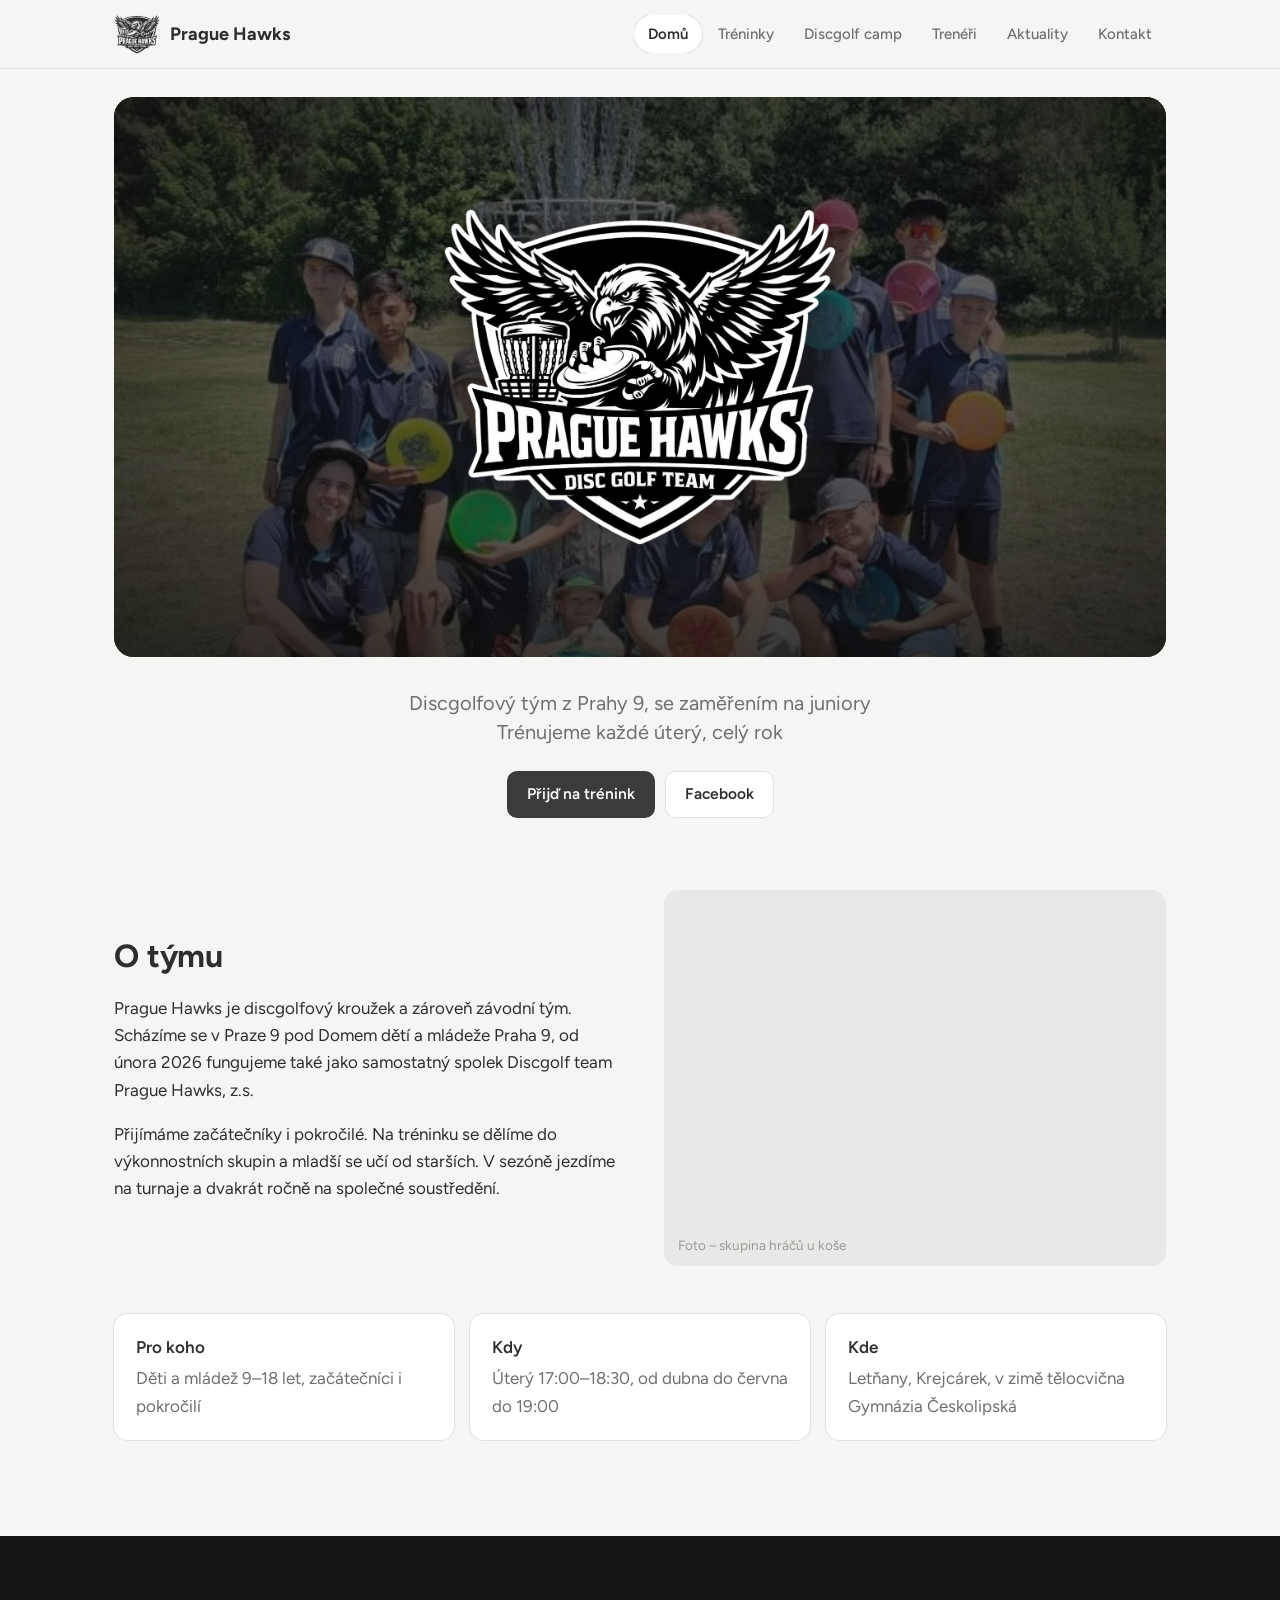
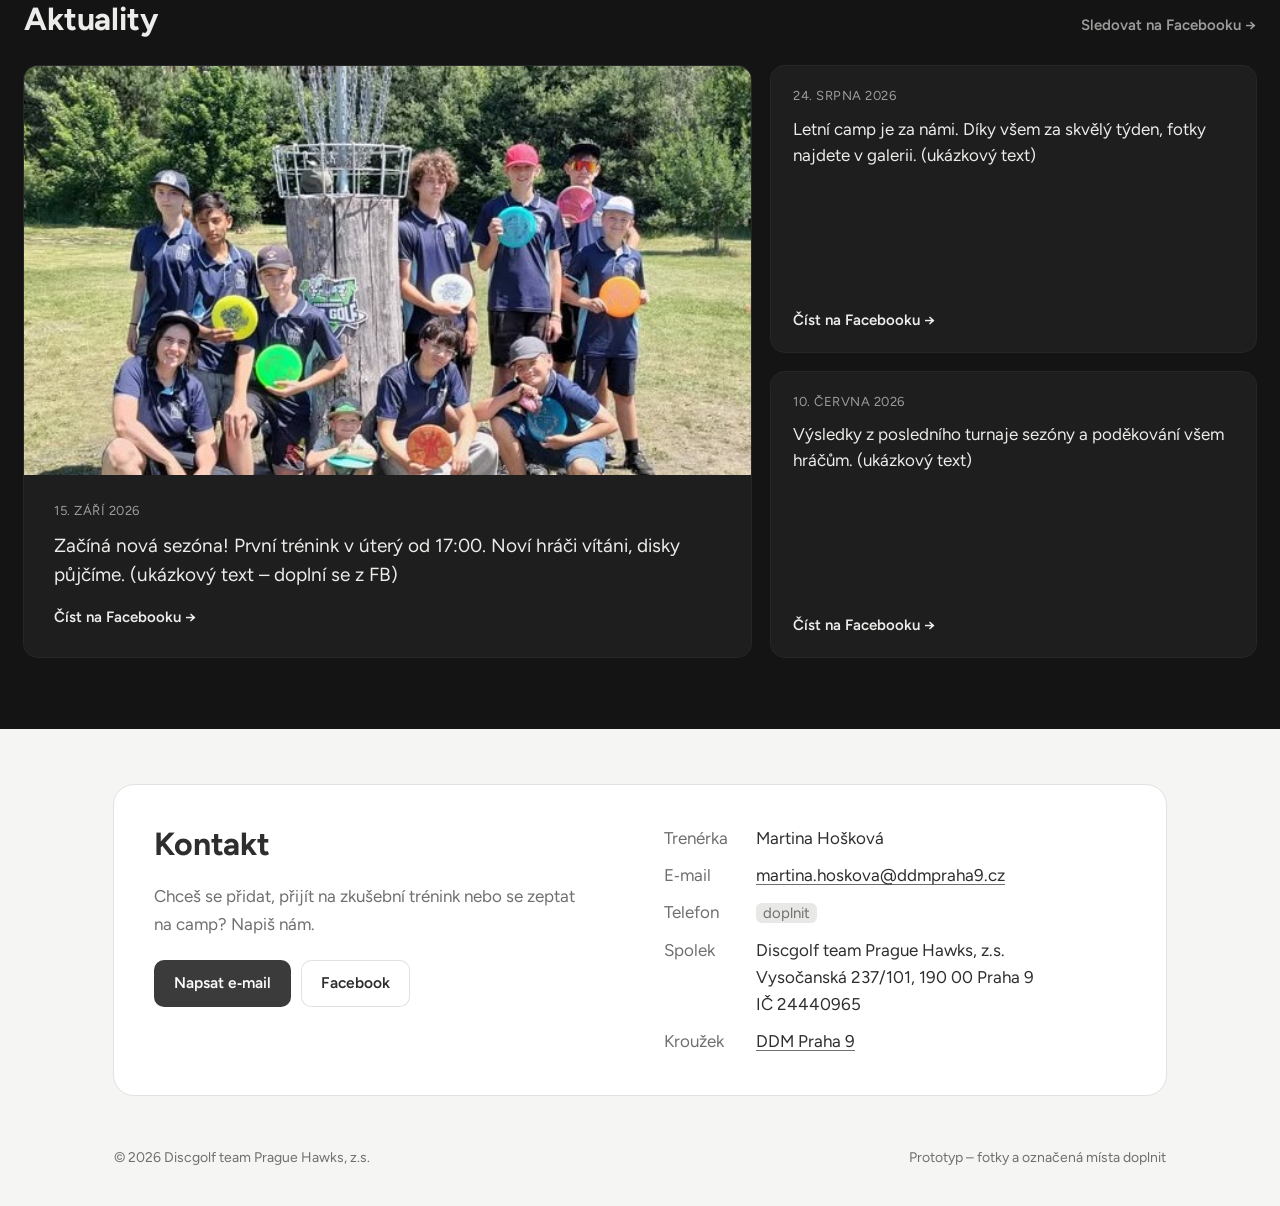
==== index.html @ ddcf8d13 "initial structure" ====
<!DOCTYPE html>
<html lang="cs">
<head>
<meta charset="utf-8">
<meta name="viewport" content="width=device-width, initial-scale=1, viewport-fit=cover">
<title>Prague Hawks – discgolfový tým</title>

<link rel="preconnect" href="https://fonts.googleapis.com">
<link rel="preconnect" href="https://fonts.gstatic.com" crossorigin>
<link href="https://fonts.googleapis.com/css2?family=Figtree:wght@400;500;600;700&display=swap" rel="stylesheet">

<link rel="stylesheet" href="css/tokens.css">
<link rel="stylesheet" href="css/base.css">
<link rel="stylesheet" href="css/layout.css">
<link rel="stylesheet" href="css/components.css">
<link rel="stylesheet" href="css/sections.css">

<script src="js/router.js" defer></script>
<script src="js/news.js" defer></script>
</head>
<body>

<header class="site">
  <div class="wrap bar">
    <a class="brand" href="#/">
      <img class="logo-img" src="images/logo-small.jpg" alt="" width="46" height="40">
      <span class="brand-name">Prague Hawks</span>
    </a>
    <nav class="main" aria-label="Hlavní navigace">
      <a href="#/" data-route="domu">Domů</a>
      <a href="#/treninky" data-route="treninky">Tréninky</a>
      <a href="#/camp" data-route="camp">Discgolf camp</a>
      <a href="#/treneri" data-route="treneri">Trenéři</a>
      <a href="#/aktuality" data-route="aktuality">Aktuality</a>
      <a href="#/kontakt" data-route="kontakt">Kontakt</a>
    </nav>
  </div>
</header>

<main>

<!-- ======================= DOMŮ ======================= -->
<section class="page" id="page-domu" aria-label="Domů">
  <div class="hero wrap">
    <!-- Banner background: team-photo.jpg, set on .banner-bg in css/sections.css -->
    <div class="banner">
      <div class="banner-bg" role="img" aria-label="Tým Prague Hawks u koše"> </div>
      <h1><img class="hero-logo" src="images/logo-transparent-background.jpg" alt="Prague Hawks – Disc Golf Team" width="820" height="699"></h1>
    </div>
    <p class="lead">Discgolfový tým z Prahy 9, se zaměřením na juniory<br> Trénujeme každé úterý, celý rok</p>
    <div class="btns">
      <a class="btn solid" href="#/treninky">Přijď na trénink</a>
      <a class="btn" href="https://www.facebook.com/praguehawks" target="_blank" rel="noopener">Facebook</a>
    </div>
  </div>

  <div class="wrap block">
    <div class="split">
      <div class="measure">
        <h2>O týmu</h2>
        <p>Prague Hawks je discgolfový kroužek a zároveň závodní tým. Scházíme se v Praze 9 pod Domem dětí a mládeže Praha 9, od února 2026 fungujeme také jako samostatný spolek Discgolf team Prague Hawks, z.s.</p>
        <p>Přijímáme začátečníky i pokročilé. Na tréninku se dělíme do výkonnostních skupin a mladší se učí od starších. V sezóně jezdíme na turnaje a dvakrát ročně na společné soustředění.</p>
      </div>
      <figure class="ph">Foto – skupina hráčů u koše</figure>
    </div>
    <dl class="facts">
      <div><dt>Pro koho</dt><dd>Děti a mládež 9–18 let, začátečníci i pokročilí</dd></div>
      <div><dt>Kdy</dt><dd>Úterý 17:00–18:30, od dubna do června do 19:00</dd></div>
      <div><dt>Kde</dt><dd>Letňany, Krejcárek, v zimě tělocvična Gymnázia Českolipská</dd></div>
    </dl>
  </div>

  <div class="news-band" id="aktuality">
    <div class="wrap wide">
      <div class="news-head">
        <h2>Aktuality</h2>
        <a class="news-follow" href="https://www.facebook.com/praguehawks" target="_blank" rel="noopener">Sledovat na Facebooku →</a>
      </div>
      <!-- Filled by js/news.js -->
      <div class="news" id="news" aria-live="polite"></div>
    </div>
  </div>
</section>

<!-- ======================= TRÉNINKY ======================= -->
<section class="page" id="page-treninky" aria-label="Tréninky">
  <div class="wrap page-head">
    <h1>Tréninky</h1>
    <p>Každé úterý od září do června. Začátečníkům půjčíme disky, stačí přijít ve sportovním.</p>
  </div>

  <div class="wrap block">
    <h2>Rozvrh sezóny</h2>
    <p class="muted subtitle">Sezóna 2026/27, začátek <span class="todo">doplnit datum</span></p>
    <div class="card table-wrap">
      <table>
        <thead><tr><th>Období</th><th>Čas</th><th>Místo</th></tr></thead>
        <tbody>
          <tr><th>Září – říjen</th><td>Út 17:00–18:30</td><td>Venku. Lichý týden Letňany, sudý týden Krejcárek (Praha 3)</td></tr>
          <tr><th>Listopad – březen</th><td>Út 17:00–18:30</td><td>Tělocvična, Gymnázium Českolipská, Českolipská 373, Praha 9 – Prosek</td></tr>
          <tr><th>Duben – červen</th><td>Út 17:00–19:00</td><td>Venku, místo upřesníme na Facebooku</td></tr>
        </tbody>
      </table>
    </div>
  </div>

  <div class="wrap block">
    <div class="split top">
      <div>
        <h2>Co s sebou</h2>
        <ul class="plain">
          <li>Sportovní oblečení podle počasí</li>
          <li>Pití</li>
          <li>Obuv do parku, v zimě do tělocvičny</li>
          <li>Disky, pokud máš. Začátečníkům půjčujeme.</li>
        </ul>
      </div>
      <div>
        <h2>Cena</h2>
        <ul class="plain">
          <li>1. pololetí: 2 700 Kč</li>
          <li>2. pololetí: 2 700 Kč</li>
          <li>Celý rok: 3 700 Kč <span class="todo">ověřit</span></li>
        </ul>
        <p class="muted small">V ceně je lektor, pronájem, pomůcky a pojištění. Startovné na turnaje (cca 200 Kč za jednodenní turnaj) a roční poplatek České asociace discgolfu (cca 250 Kč, vybírá se v lednu) se platí zvlášť.</p>
      </div>
    </div>
    <div class="btns spaced">
      <a class="btn solid" href="https://docs.google.com/forms/d/e/1FAIpQLSecrAr9eMpRnNxdrUZTAUStKcQ3tUFEwbuS4ijIzWvVBDEf7Q/viewform" target="_blank" rel="noopener">Přihlásit se zde!</a>
    </div>
  </div>

  <div class="wrap block">
    <h2>Z tréninků</h2>
    <div class="gallery">
      <figure class="ph span2">Foto z tréninku – hod z tee</figure>
      <figure class="ph">Foto – putting</figure>
      <figure class="ph">Foto – tělocvična, zima</figure>
      <figure class="ph">Foto – Krejcárek</figure>
      <figure class="ph">Foto – Letňany</figure>
    </div>
  </div>
</section>

<!-- ======================= CAMP ======================= -->
<section class="page" id="page-camp" aria-label="Discgolf camp">
  <div class="wrap page-head">
    <h1>Discgolf camp</h1>
    <p>Na soustředění jezdíme dvakrát ročně, v létě a na podzim. Pár dní hraní, tréninku a času s týmem. Tady je ohlédnutí za předchozími ročníky.</p>
  </div>

  <div class="wrap block">
    <div class="year">
      <div class="year-head"><h2>2026</h2><span class="muted">Letní camp, <span class="todo">místo</span></span></div>
      <p class="muted">Krátké shrnutí ročníku: kde jsme byli, kolik nás bylo, co se povedlo. <span class="todo">doplnit</span></p>
      <div class="gallery">
        <figure class="ph">Foto z campu 2026</figure>
        <figure class="ph">Foto z campu 2026</figure>
        <figure class="ph">Foto z campu 2026</figure>
      </div>
    </div>
    <div class="year">
      <div class="year-head"><h2>2025</h2><span class="muted">Letní a podzimní soustředění, <span class="todo">místo</span></span></div>
      <p class="muted">Krátké shrnutí ročníku. <span class="todo">doplnit</span></p>
      <div class="gallery">
        <figure class="ph span2">Foto z campu 2025</figure>
        <figure class="ph">Foto z campu 2025</figure>
      </div>
    </div>
    <div class="year">
      <div class="year-head"><h2>2024</h2><span class="muted">Letní camp, <span class="todo">místo</span></span></div>
      <p class="muted">Krátké shrnutí ročníku. <span class="todo">doplnit</span></p>
      <div class="gallery">
        <figure class="ph">Foto z campu 2024</figure>
        <figure class="ph">Foto z campu 2024</figure>
        <figure class="ph">Foto z campu 2024</figure>
      </div>
    </div>
  </div>
</section>

<!-- ======================= TRENÉŘI ======================= -->
<section class="page" id="page-treneri" aria-label="Trenéři">
  <div class="wrap page-head">
    <h1>Trenéři</h1>
    <p>Hlavní trenérka a asistenti, kteří v týmu sami vyrostli.</p>
  </div>

  <div class="wrap block">
    <article class="coach">
      <figure class="ph tall">Portrét – Martina Hošková</figure>
      <div class="measure">
        <h2>Martina Hošková</h2>
        <p class="role">Hlavní trenérka, vedoucí týmu</p>
        <p>S dětmi pracuje od roku 2006, začínala ve skautském oddíle na Praze 8. Vystudovala pedagogiku volného času na univerzitě v Liberci a od roku 2015 vede kroužky v Domě dětí a mládeže Praha 9.</p>
        <p>Discgolf hraje od roku 2012, má trenérskou licenci a sama aktivně hraje ligu České asociace discgolfu.</p>
      </div>
    </article>
    <article class="coach">
      <figure class="ph tall">Portrét – asistent/ka</figure>
      <div class="measure">
        <h2><span class="todo">Jméno asistenta</span></h2>
        <p class="role">Asistent trenéra</p>
        <p class="muted">Krátké bio: jak dlouho hraje, čím se v týmu zabývá, oblíbený disk nebo hřiště. <span class="todo">doplnit</span></p>
      </div>
    </article>
    <article class="coach">
      <figure class="ph tall">Portrét – asistent/ka</figure>
      <div class="measure">
        <h2><span class="todo">Jméno asistenta</span></h2>
        <p class="role">Asistent trenéra</p>
        <p class="muted">Krátké bio: jak dlouho hraje, čím se v týmu zabývá, oblíbený disk nebo hřiště. <span class="todo">doplnit</span></p>
      </div>
    </article>
  </div>
</section>

</main>

<!-- ======================= KONTAKT (shown on home page only) ======================= -->
<section id="kontakt" aria-label="Kontakt">
  <div class="wrap">
    <div class="split panel">
      <div>
        <h2>Kontakt</h2>
        <p class="muted intro">Chceš se přidat, přijít na zkušební trénink nebo se zeptat na camp? Napiš nám.</p>
        <div class="btns">
          <a class="btn solid" href="mailto:martina.hoskova@ddmpraha9.cz">Napsat e‑mail</a>
          <a class="btn" href="https://www.facebook.com/praguehawks" target="_blank" rel="noopener">Facebook</a>
        </div>
      </div>
      <dl>
        <dt>Trenérka</dt><dd>Martina Hošková</dd>
        <dt>E‑mail</dt><dd><a href="mailto:martina.hoskova@ddmpraha9.cz">martina.hoskova@ddmpraha9.cz</a></dd>
        <dt>Telefon</dt><dd><span class="todo">doplnit</span></dd>
        <dt>Spolek</dt><dd>Discgolf team Prague Hawks, z.s.<br>Vysočanská 237/101, 190 00 Praha 9<br>IČ 24440965</dd>
        <dt>Kroužek</dt><dd><a href="https://www.ddmpraha9.cz/krouzky/7840-discgolf-tym-prague-hawks" target="_blank" rel="noopener">DDM Praha 9</a></dd>
      </dl>
    </div>
  </div>
</section>

<footer class="site">
  <div class="wrap">
    <span>© 2026 Discgolf team Prague Hawks, z.s.</span>
    <span>Prototyp – fotky a označená místa doplnit</span>
  </div>
</footer>

</body>
</html>
---- css/tokens.css ----
/* Design tokens: colors, radii, light/dark themes */
:root{
  --bg:#f5f5f4; --surface:#ffffff; --fg:#2e2e2e; --muted:#6f6f6f; --rule:#e2e2e0;
  --ph:#e8e8e6; --ph-fg:#9a9a98; --btn:#3b3b3b; --btn-fg:#fafafa;
  --radius:14px; --radius-lg:20px;
  --logo-filter:none; --logo-blend:multiply;
  --header-offset:80px;
}
@media (prefers-color-scheme: dark){
  :root:not([data-theme="light"]){
    --bg:#1f1f1f; --surface:#282828; --fg:#e2e2e0; --muted:#a2a2a0; --rule:#383838;
    --ph:#2f2f2f; --ph-fg:#7a7a78; --btn:#dcdcda; --btn-fg:#1f1f1f;
    --logo-filter:invert(1); --logo-blend:screen;
  }
}
:root[data-theme="dark"]{
  --bg:#1f1f1f; --surface:#282828; --fg:#e2e2e0; --muted:#a2a2a0; --rule:#383838;
  --ph:#2f2f2f; --ph-fg:#7a7a78; --btn:#dcdcda; --btn-fg:#1f1f1f;
  --logo-filter:invert(1); --logo-blend:screen;
}
@media (max-width:760px){
  :root{ --header-offset:120px; }
}
---- css/base.css ----
/* Reset, typography, generic utilities */
:root{
  box-sizing:border-box;
  padding-top:env(safe-area-inset-top,0px);
  padding-bottom:env(safe-area-inset-bottom,0px);
}
html{ scroll-padding-top:calc(var(--header-offset) + env(safe-area-inset-top,0px)); }
*,*::before,*::after{ box-sizing:inherit; }
body{
  margin:0; background:var(--bg); color:var(--fg);
  font-family:"Figtree","Segoe UI",Roboto,"Helvetica Neue",Arial,sans-serif;
  font-size:17px; line-height:1.6; -webkit-font-smoothing:antialiased;
}
img{ max-width:100%; display:block; }
a{ color:inherit; text-underline-offset:3px; text-decoration-thickness:1px; text-decoration-color:var(--muted); }
a:hover{ text-decoration-color:var(--fg); }
:focus-visible{ outline:2px solid var(--muted); outline-offset:3px; border-radius:6px; }

h2{ font-size:clamp(26px,3vw,32px); line-height:1.2; font-weight:700; margin:0 0 20px; letter-spacing:-.005em; }
h3{ font-size:19px; line-height:1.3; margin:0 0 8px; font-weight:600; }

.muted{ color:var(--muted); }
.small{ font-size:14.5px; }
.measure{ max-width:62ch; }
.subtitle{ margin-top:-8px; }
.todo{ background:var(--ph); padding:1px 7px; border-radius:6px; font-size:.88em; color:var(--muted); white-space:nowrap; }
---- css/layout.css ----
/* Page structure: container, header, sections, grids, footer */
.wrap{ width:100%; max-width:1100px; margin:0 auto; padding:0 24px; }

/* Header / nav */
header.site{
  position:sticky; top:env(safe-area-inset-top,0px); z-index:10;
  background:color-mix(in srgb, var(--bg) 92%, transparent);
  backdrop-filter:blur(8px); -webkit-backdrop-filter:blur(8px);
  border-bottom:1px solid var(--rule);
}
.bar{ display:flex; align-items:center; gap:24px; height:68px; }
.brand{ display:flex; align-items:center; gap:10px; text-decoration:none; flex-shrink:0; }
.brand img{ width:46px; height:auto; }
.brand-name{ font-weight:700; font-size:18px; white-space:nowrap; }
.logo-img{ filter:var(--logo-filter); mix-blend-mode:var(--logo-blend); }
nav.main{ display:flex; gap:2px; overflow-x:auto; scrollbar-width:none; margin-left:auto; }
nav.main::-webkit-scrollbar{ display:none; }
nav.main a{
  text-decoration:none; padding:7px 14px; white-space:nowrap; font-size:15px; font-weight:500;
  border-radius:999px; color:var(--muted);
}
nav.main a:hover{ color:var(--fg); background:var(--ph); }
nav.main a[aria-current="page"]{ color:var(--fg); background:var(--surface); box-shadow:0 0 0 1px var(--rule); font-weight:600; }
@media (max-width:760px){
  .bar{ flex-direction:column; align-items:stretch; height:auto; gap:0; padding-top:8px; padding-bottom:8px; }
  nav.main{ margin:6px -14px 0; }
}

/* Router-controlled pages */
main > section.page{ display:none; }
main > section.page.active{ display:block; }

.page-head{ padding-block:64px 32px; }
.page-head h1{ margin:0; font-size:clamp(34px,5vw,52px); line-height:1.1; font-weight:700; letter-spacing:-.01em; }
.page-head p{ margin:14px 0 0; color:var(--muted); font-size:19px; max-width:56ch; }

.block{ padding-block:56px; }
.block + .block{ border-top:1px solid var(--rule); }

/* Grids */
.split{ display:grid; grid-template-columns:1fr 1fr; gap:48px; align-items:center; }
.split.top{ align-items:start; }
@media (max-width:860px){ .split{ grid-template-columns:1fr; gap:28px; } }

.gallery{ display:grid; grid-template-columns:repeat(3,1fr); gap:12px; }
.gallery .span2{ grid-column:span 2; }
@media (max-width:640px){ .gallery{ grid-template-columns:1fr 1fr; } }

/* Footer */
footer.site{ padding-block:28px 36px; font-size:14px; color:var(--muted); }
footer.site .wrap{ display:flex; justify-content:space-between; flex-wrap:wrap; gap:12px; }
---- css/components.css ----
/* Reusable UI pieces: buttons, cards, placeholders, lists, tables */
.btns{ display:flex; gap:10px; flex-wrap:wrap; }
.btns.spaced{ margin-top:28px; }
.btn{
  display:inline-block; padding:11px 20px; border-radius:10px;
  text-decoration:none; font-weight:600; font-size:15.5px;
  background:var(--surface); color:var(--fg); box-shadow:inset 0 0 0 1px var(--rule);
  transition:background .15s, box-shadow .15s;
}
.btn:hover{ box-shadow:inset 0 0 0 1px var(--muted); }
.btn.solid{ background:var(--btn); color:var(--btn-fg); box-shadow:none; }
.btn.solid:hover{ opacity:.9; }

.card{ background:var(--surface); border-radius:var(--radius); box-shadow:0 0 0 1px var(--rule); padding:8px 24px; }

/* Photo placeholder — replace <figure class="ph"> with a real <img> when photos are ready */
.ph{
  margin:0; background:var(--ph); color:var(--ph-fg); display:flex; align-items:flex-end;
  padding:12px 14px; font-size:13.5px; line-height:1.3; aspect-ratio:4/3; width:100%;
  border-radius:var(--radius);
}
.ph.wide{ aspect-ratio:21/9; }
.ph.tall{ aspect-ratio:4/5; }

.facts{ display:grid; grid-template-columns:repeat(3,1fr); gap:16px; margin:48px 0 0; }
.facts > div{ background:var(--surface); border-radius:var(--radius); padding:20px 22px; box-shadow:0 0 0 1px var(--rule); }
.facts dt{ font-weight:600; margin-bottom:4px; }
.facts dd{ margin:0; color:var(--muted); }
@media (max-width:760px){ .facts{ grid-template-columns:1fr; } }

.plain{ list-style:none; padding:0; margin:0; }
.plain li{ padding:10px 0; border-bottom:1px solid var(--rule); }
.plain li:last-child{ border-bottom:0; }

.table-wrap{ overflow-x:auto; }
table{ border-collapse:collapse; width:100%; min-width:560px; }
th, td{ text-align:left; padding:14px 16px 14px 0; border-bottom:1px solid var(--rule); vertical-align:top; }
tr:last-child th, tr:last-child td{ border-bottom:0; }
thead th{ font-weight:600; font-size:14.5px; color:var(--muted); }
tbody th{ font-weight:600; white-space:nowrap; }
---- css/sections.css ----
/* Section-specific styles: hero, news, coaches, camp, contact */

/* Hero */
.hero{ padding-block:28px 16px; text-align:center; }
.hero .btns{ justify-content:center; }
.hero .lead{ margin:32px auto 24px; font-size:20px; line-height:1.45; max-width:none; color:var(--muted); text-wrap:balance; }
.banner{
  position:relative; border-radius:var(--radius-lg); overflow:hidden;
  display:grid; place-items:center; padding:56px 24px; min-height:clamp(380px, 52vw, 560px);
  background:#4b4b4a;
}
.banner h1{
  margin:0; position:relative; z-index:1;
  display:grid; place-items:center;
}
.banner h1::before{
  content:""; position:absolute; inset:-14% -10%; z-index:-1;
  background:radial-gradient(ellipse at center, rgba(255,255,255,.16), rgba(255,255,255,0) 68%);
  filter:blur(4px);
}
.banner-bg{
  position:absolute; inset:0; background:#555554 center 32%/cover no-repeat;
  background-image:url(../images/team-photo.jpg);
}
.banner-bg::after{
  content:""; position:absolute; inset:0;
  background:
    radial-gradient(ellipse at center, rgba(18,18,18,.68) 0%, rgba(18,18,18,.42) 42%, rgba(14,14,14,.78) 100%),
    linear-gradient(180deg, rgba(15,15,15,.3), rgba(10,10,10,.5));
}
.hero-logo{ width:min(400px, 78vw); height:auto; filter:drop-shadow(0 6px 22px rgba(0,0,0,.45)); }

/* News – full-bleed dark band, always dark regardless of theme */
.news-band{
  --nb-bg:#141414; --nb-card:#1e1e1e; --nb-card-hover:#252525; --nb-line:rgba(255,255,255,.08);
  --nb-fg:#ececea; --nb-muted:#9c9c9a;
  background:var(--nb-bg); color:var(--nb-fg);
  padding-block:64px 72px; margin-block:40px 48px;
}
.wrap.wide{ max-width:1400px; }
.news-head{ display:flex; align-items:baseline; justify-content:space-between; gap:16px; flex-wrap:wrap; margin-bottom:28px; }
.news-head h2{ margin:0; }
.news-follow{ color:var(--nb-muted); font-weight:600; font-size:15px; text-decoration:none; }
.news-follow:hover{ color:var(--nb-fg); }

.news{ display:grid; grid-template-columns:1.5fr 1fr; grid-auto-rows:1fr; gap:20px; }
.post{
  position:relative; display:flex; flex-direction:column; min-width:0;
  background:var(--nb-card); border-radius:var(--radius); box-shadow:0 0 0 1px var(--nb-line);
  overflow:hidden; transition:background .15s;
}
.post:hover{ background:var(--nb-card-hover); }
.post-media{ margin:0; background:#2a2a2a center/cover no-repeat; }
.post-body{ display:flex; flex-direction:column; gap:10px; padding:20px 22px; flex:1; }
.post time{ font-size:13px; letter-spacing:.04em; text-transform:uppercase; color:var(--nb-muted); }
.post p{ margin:0; line-height:1.5; }
.post a.more{ font-weight:600; font-size:15px; margin-top:auto; padding-top:6px; color:var(--nb-fg); text-decoration:none; }
.post a.more::after{ content:""; position:absolute; inset:0; }

.post.featured{ grid-row:span 2; }
.post.featured .post-media{ aspect-ratio:16/9; }
.post.featured .post-body{ padding:26px 30px 28px; }
.post.featured p{ font-size:19px; }

.post:not(.featured){ flex-direction:row; }
.post:not(.featured) .post-media{ flex:0 0 38%; }

@media (max-width:860px){
  .news{ grid-template-columns:1fr; grid-auto-rows:auto; }
  .post.featured{ grid-row:auto; }
  .post:not(.featured){ flex-direction:column; }
  .post:not(.featured) .post-media{ aspect-ratio:16/9; }
}

/* Coaches */
.coach{ display:grid; grid-template-columns:260px 1fr; gap:40px; align-items:start; padding:36px 0; }
.coach + .coach{ border-top:1px solid var(--rule); }
.coach:first-child{ padding-top:0; }
.coach h2{ margin-bottom:4px; }
.coach .role{ color:var(--muted); margin:0 0 14px; }
@media (max-width:700px){ .coach{ grid-template-columns:1fr; gap:18px; } .coach .ph{ max-width:240px; } }

/* Camp years */
.year{ padding:36px 0; }
.year + .year{ border-top:1px solid var(--rule); }
.year:first-child{ padding-top:0; }
.year-head{ display:flex; align-items:baseline; gap:16px; flex-wrap:wrap; margin-bottom:6px; }
.year-head h2{ margin:0; }
.year > p{ margin:0 0 18px; }

/* Contact */
#kontakt > .wrap{ padding-block:8px 24px; }
#kontakt .panel{ background:var(--surface); border-radius:var(--radius-lg); box-shadow:0 0 0 1px var(--rule); padding:40px; align-items:start; }
@media (max-width:640px){ #kontakt .panel{ padding:26px 22px; } }
#kontakt .intro{ max-width:40ch; margin-top:0; }
#kontakt .btns{ margin-top:22px; }
#kontakt dl{ margin:0; display:grid; grid-template-columns:auto 1fr; gap:10px 28px; }
#kontakt dt{ color:var(--muted); }
#kontakt dd{ margin:0; }
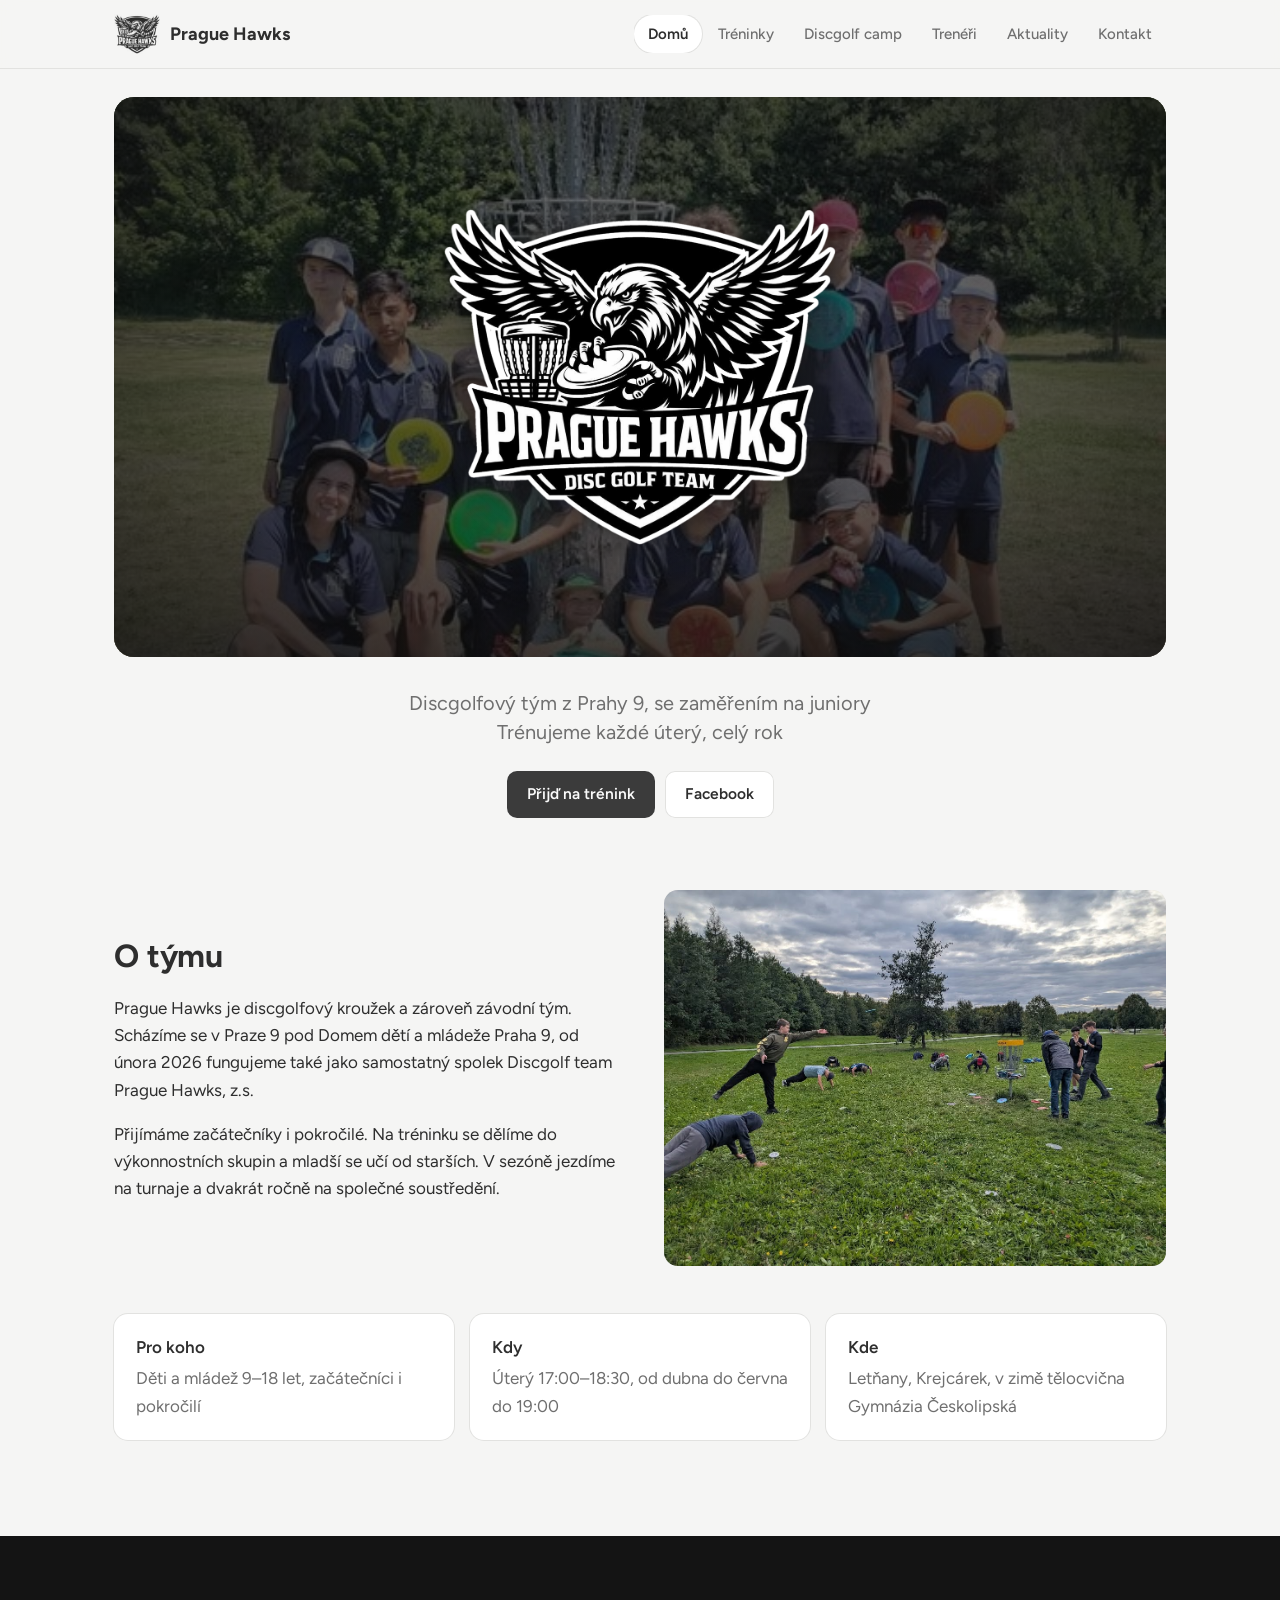
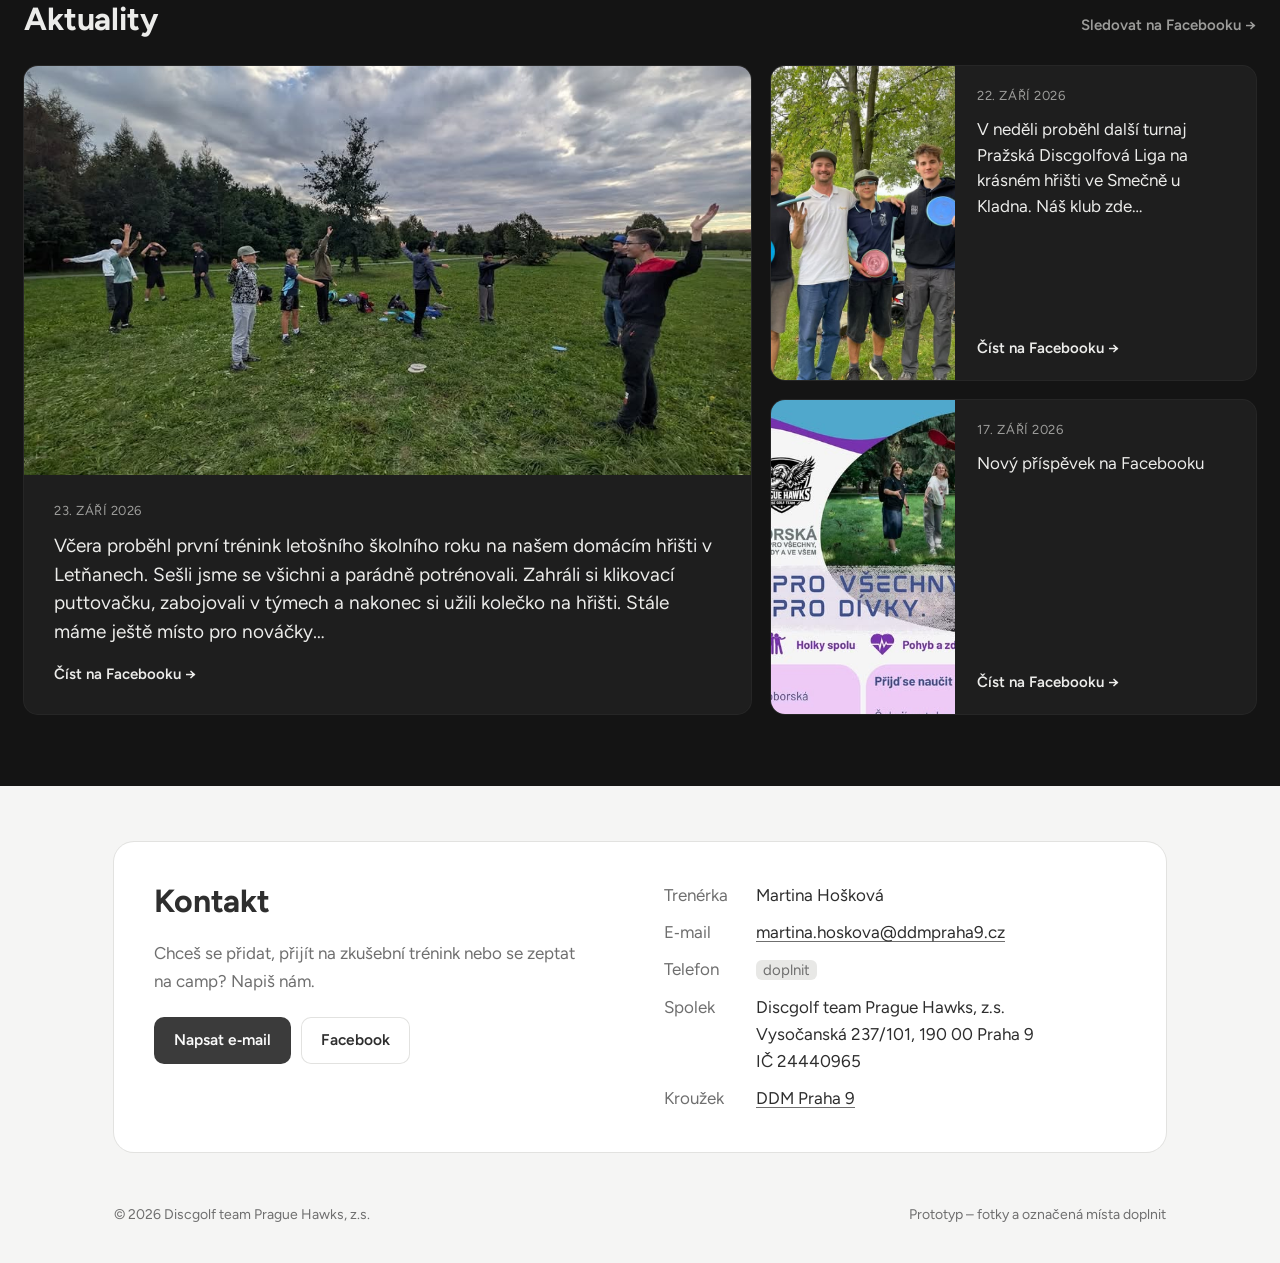
==== commit 1c888b3a: "design improvments" ====
--- a/index.html
+++ b/index.html
@@ -61,7 +61,7 @@
         <p>Prague Hawks je discgolfový kroužek a zároveň závodní tým. Scházíme se v Praze 9 pod Domem dětí a mládeže Praha 9, od února 2026 fungujeme také jako samostatný spolek Discgolf team Prague Hawks, z.s.</p>
         <p>Přijímáme začátečníky i pokročilé. Na tréninku se dělíme do výkonnostních skupin a mladší se učí od starších. V sezóně jezdíme na turnaje a dvakrát ročně na společné soustředění.</p>
       </div>
-      <figure class="ph">Foto – skupina hráčů u koše</figure>
+      <figure class="ph"><img src="images/Fotky_trnink/putty-a-kilky-0-5.jpg" alt="Trénink – rozcvička a hra u koše"></figure>
     </div>
     <dl class="facts">
       <div><dt>Pro koho</dt><dd>Děti a mládež 9–18 let, začátečníci i pokročilí</dd></div>
--- a/css/components.css
+++ b/css/components.css
@@ -17,10 +17,11 @@
 .ph{
   margin:0; background:var(--ph); color:var(--ph-fg); display:flex; align-items:flex-end;
   padding:12px 14px; font-size:13.5px; line-height:1.3; aspect-ratio:4/3; width:100%;
-  border-radius:var(--radius);
+  border-radius:var(--radius); position:relative; overflow:hidden;
 }
 .ph.wide{ aspect-ratio:21/9; }
 .ph.tall{ aspect-ratio:4/5; }
+.ph img{ position:absolute; inset:0; width:100%; height:100%; object-fit:cover; }
 
 .facts{ display:grid; grid-template-columns:repeat(3,1fr); gap:16px; margin:48px 0 0; }
 .facts > div{ background:var(--surface); border-radius:var(--radius); padding:20px 22px; box-shadow:0 0 0 1px var(--rule); }
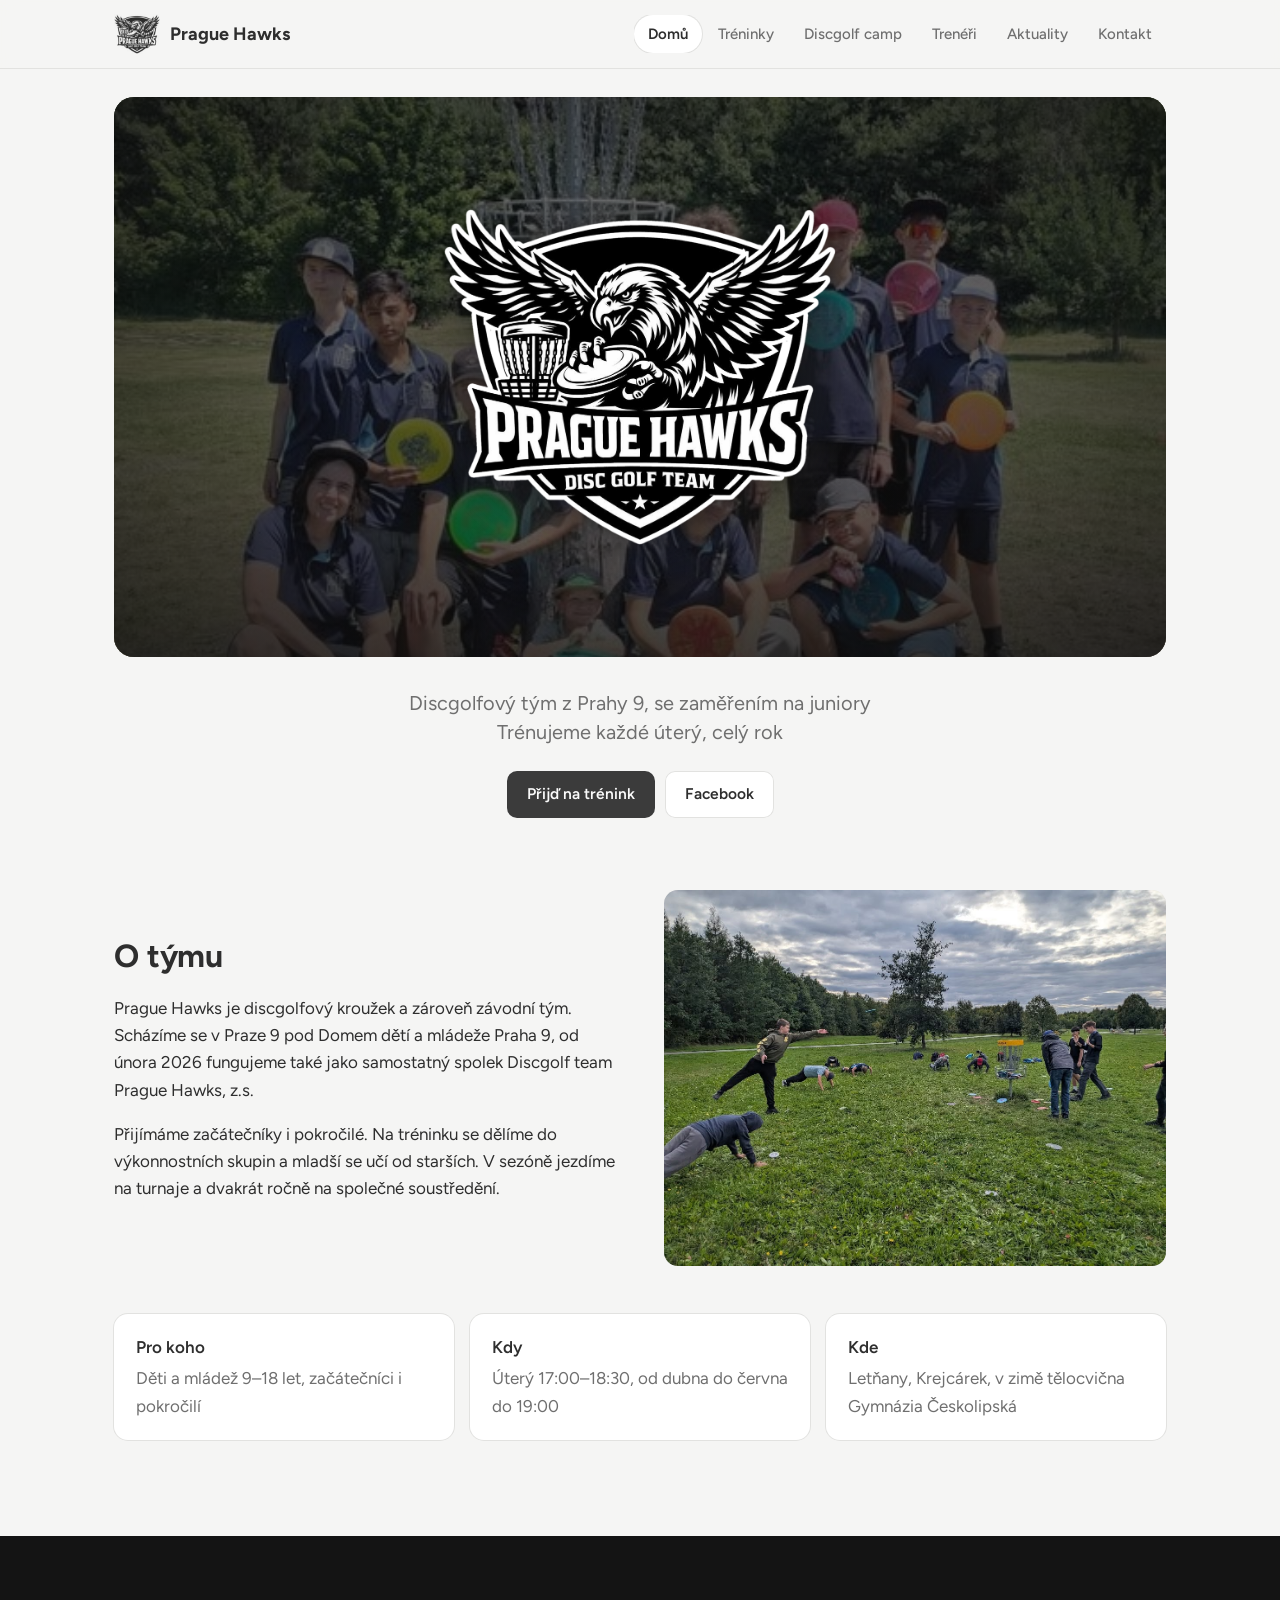
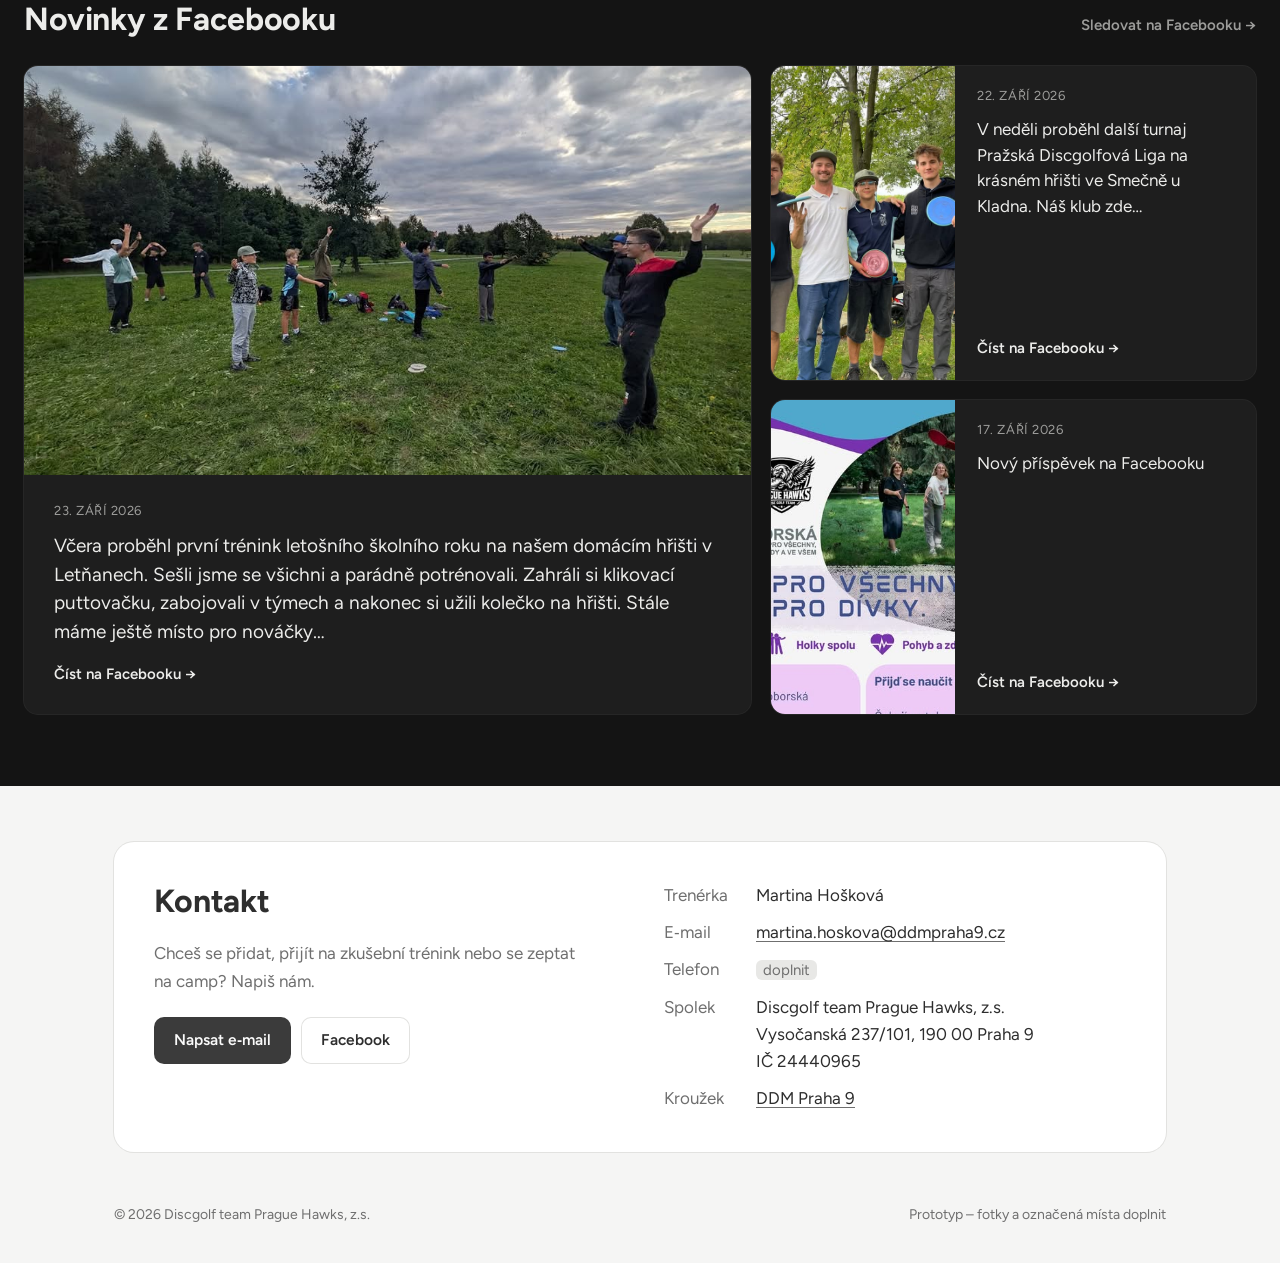
==== commit 557ba044: "small UI change" ====
--- a/index.html
+++ b/index.html
@@ -73,7 +73,7 @@
   <div class="news-band" id="aktuality">
     <div class="wrap wide">
       <div class="news-head">
-        <h2>Aktuality</h2>
+        <h2>Novinky z Facebooku</h2>
         <a class="news-follow" href="https://www.facebook.com/praguehawks" target="_blank" rel="noopener">Sledovat na Facebooku →</a>
       </div>
       <!-- Filled by js/news.js -->
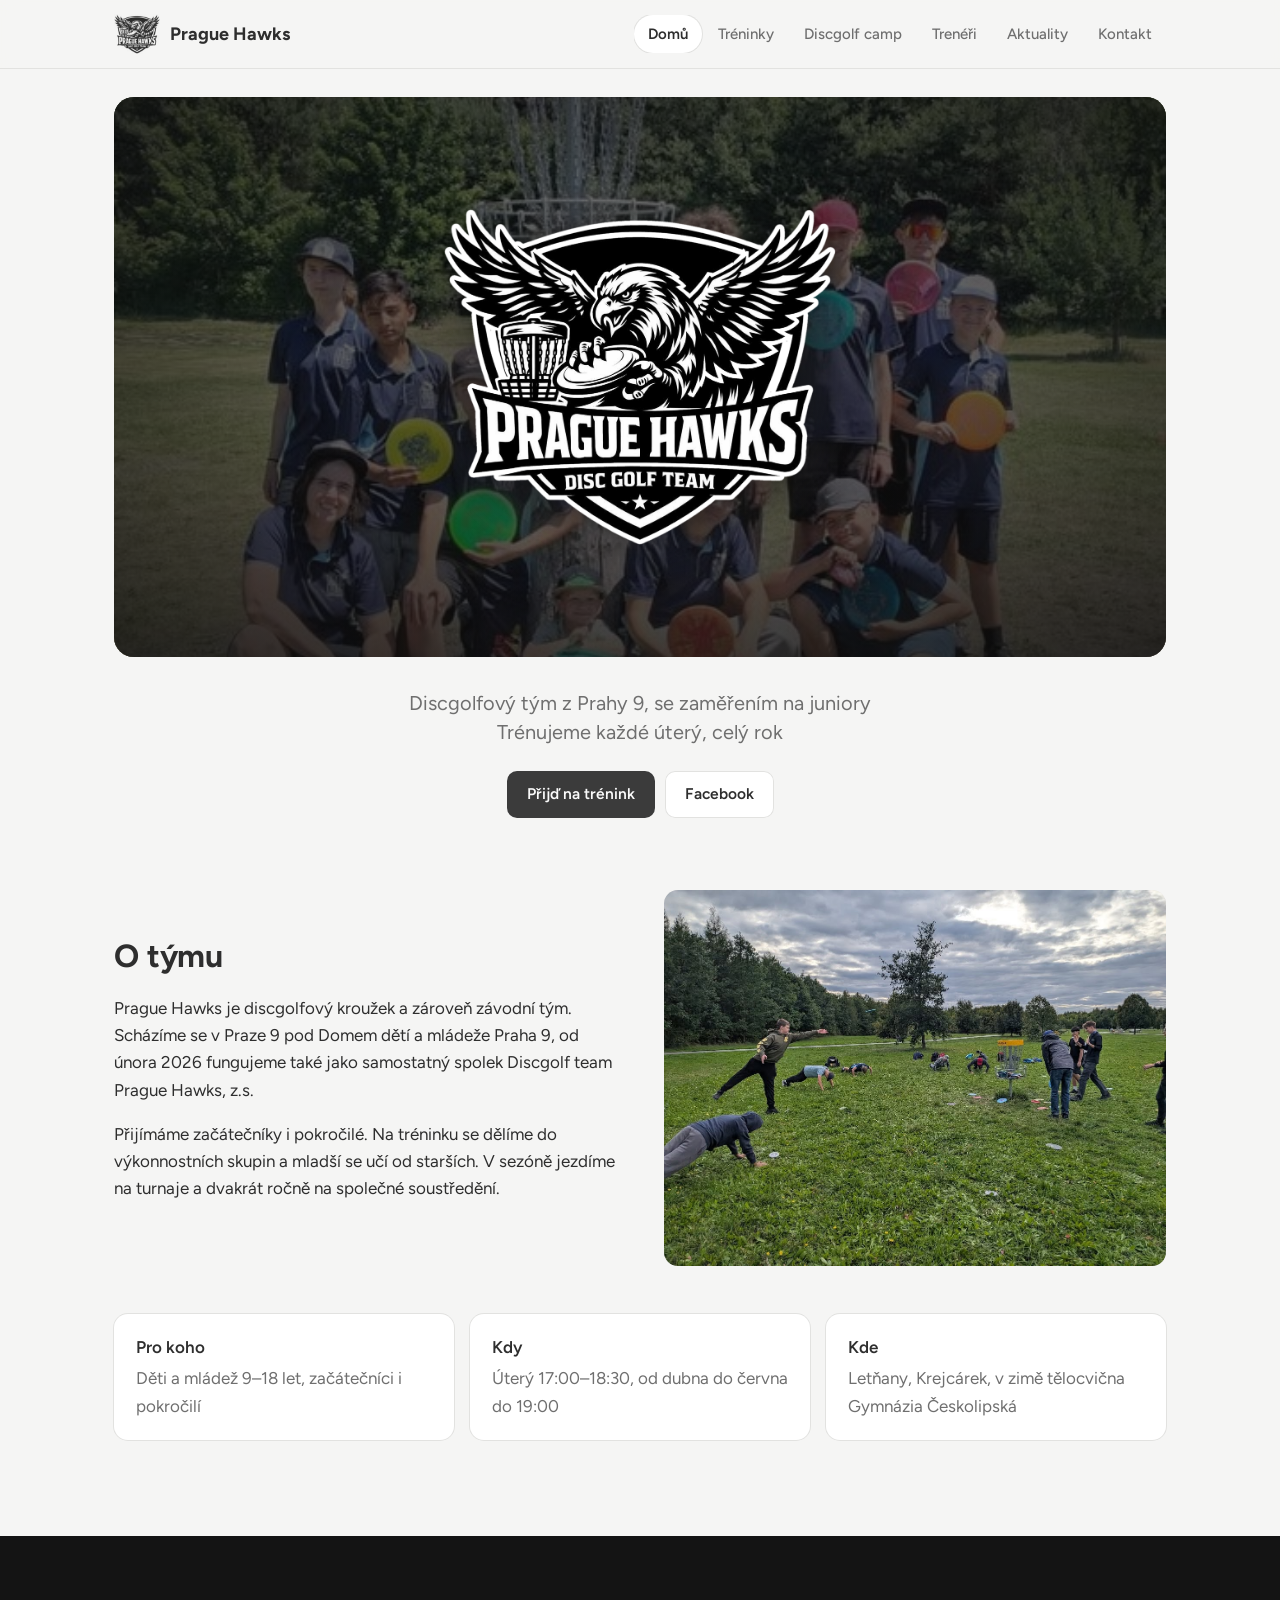
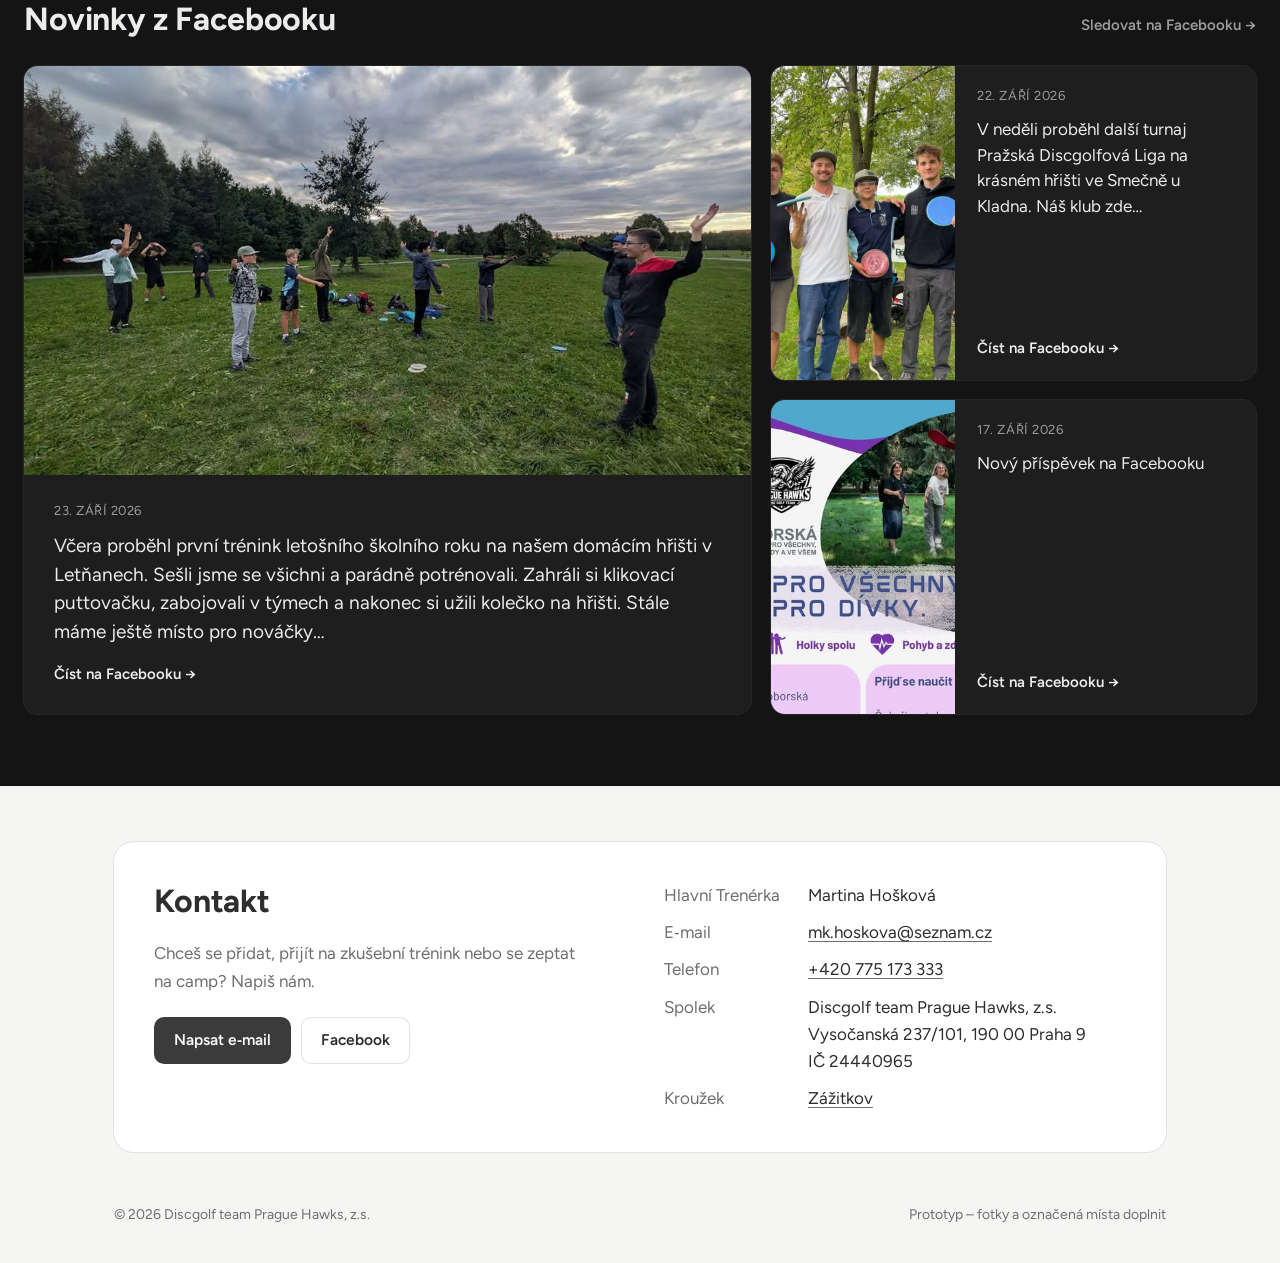
==== commit aeb99fb0: "Improved structure, adeed photos, updated informations" ====
--- a/index.html
+++ b/index.html
@@ -15,32 +15,13 @@
 <link rel="stylesheet" href="css/components.css">
 <link rel="stylesheet" href="css/sections.css">
 
-<script src="js/router.js" defer></script>
 <script src="js/news.js" defer></script>
 </head>
 <body>
 
-<header class="site">
-  <div class="wrap bar">
-    <a class="brand" href="#/">
-      <img class="logo-img" src="images/logo-small.jpg" alt="" width="46" height="40">
-      <span class="brand-name">Prague Hawks</span>
-    </a>
-    <nav class="main" aria-label="Hlavní navigace">
-      <a href="#/" data-route="domu">Domů</a>
-      <a href="#/treninky" data-route="treninky">Tréninky</a>
-      <a href="#/camp" data-route="camp">Discgolf camp</a>
-      <a href="#/treneri" data-route="treneri">Trenéři</a>
-      <a href="#/aktuality" data-route="aktuality">Aktuality</a>
-      <a href="#/kontakt" data-route="kontakt">Kontakt</a>
-    </nav>
-  </div>
-</header>
+<script src="js/layout.js" data-part="header"></script>
 
 <main>
-
-<!-- ======================= DOMŮ ======================= -->
-<section class="page" id="page-domu" aria-label="Domů">
   <div class="hero wrap">
     <!-- Banner background: team-photo.jpg, set on .banner-bg in css/sections.css -->
     <div class="banner">
@@ -49,7 +30,7 @@
     </div>
     <p class="lead">Discgolfový tým z Prahy 9, se zaměřením na juniory<br> Trénujeme každé úterý, celý rok</p>
     <div class="btns">
-      <a class="btn solid" href="#/treninky">Přijď na trénink</a>
+      <a class="btn solid" href="treninky.html">Přijď na trénink</a>
       <a class="btn" href="https://www.facebook.com/praguehawks" target="_blank" rel="noopener">Facebook</a>
     </div>
   </div>
@@ -80,144 +61,8 @@
       <div class="news" id="news" aria-live="polite"></div>
     </div>
   </div>
-</section>
-
-<!-- ======================= TRÉNINKY ======================= -->
-<section class="page" id="page-treninky" aria-label="Tréninky">
-  <div class="wrap page-head">
-    <h1>Tréninky</h1>
-    <p>Každé úterý od září do června. Začátečníkům půjčíme disky, stačí přijít ve sportovním.</p>
-  </div>
-
-  <div class="wrap block">
-    <h2>Rozvrh sezóny</h2>
-    <p class="muted subtitle">Sezóna 2026/27, začátek <span class="todo">doplnit datum</span></p>
-    <div class="card table-wrap">
-      <table>
-        <thead><tr><th>Období</th><th>Čas</th><th>Místo</th></tr></thead>
-        <tbody>
-          <tr><th>Září – říjen</th><td>Út 17:00–18:30</td><td>Venku. Lichý týden Letňany, sudý týden Krejcárek (Praha 3)</td></tr>
-          <tr><th>Listopad – březen</th><td>Út 17:00–18:30</td><td>Tělocvična, Gymnázium Českolipská, Českolipská 373, Praha 9 – Prosek</td></tr>
-          <tr><th>Duben – červen</th><td>Út 17:00–19:00</td><td>Venku, místo upřesníme na Facebooku</td></tr>
-        </tbody>
-      </table>
-    </div>
-  </div>
-
-  <div class="wrap block">
-    <div class="split top">
-      <div>
-        <h2>Co s sebou</h2>
-        <ul class="plain">
-          <li>Sportovní oblečení podle počasí</li>
-          <li>Pití</li>
-          <li>Obuv do parku, v zimě do tělocvičny</li>
-          <li>Disky, pokud máš. Začátečníkům půjčujeme.</li>
-        </ul>
-      </div>
-      <div>
-        <h2>Cena</h2>
-        <ul class="plain">
-          <li>1. pololetí: 2 700 Kč</li>
-          <li>2. pololetí: 2 700 Kč</li>
-          <li>Celý rok: 3 700 Kč <span class="todo">ověřit</span></li>
-        </ul>
-        <p class="muted small">V ceně je lektor, pronájem, pomůcky a pojištění. Startovné na turnaje (cca 200 Kč za jednodenní turnaj) a roční poplatek České asociace discgolfu (cca 250 Kč, vybírá se v lednu) se platí zvlášť.</p>
-      </div>
-    </div>
-    <div class="btns spaced">
-      <a class="btn solid" href="https://docs.google.com/forms/d/e/1FAIpQLSecrAr9eMpRnNxdrUZTAUStKcQ3tUFEwbuS4ijIzWvVBDEf7Q/viewform" target="_blank" rel="noopener">Přihlásit se zde!</a>
-    </div>
-  </div>
-
-  <div class="wrap block">
-    <h2>Z tréninků</h2>
-    <div class="gallery">
-      <figure class="ph span2">Foto z tréninku – hod z tee</figure>
-      <figure class="ph">Foto – putting</figure>
-      <figure class="ph">Foto – tělocvična, zima</figure>
-      <figure class="ph">Foto – Krejcárek</figure>
-      <figure class="ph">Foto – Letňany</figure>
-    </div>
-  </div>
-</section>
-
-<!-- ======================= CAMP ======================= -->
-<section class="page" id="page-camp" aria-label="Discgolf camp">
-  <div class="wrap page-head">
-    <h1>Discgolf camp</h1>
-    <p>Na soustředění jezdíme dvakrát ročně, v létě a na podzim. Pár dní hraní, tréninku a času s týmem. Tady je ohlédnutí za předchozími ročníky.</p>
-  </div>
-
-  <div class="wrap block">
-    <div class="year">
-      <div class="year-head"><h2>2026</h2><span class="muted">Letní camp, <span class="todo">místo</span></span></div>
-      <p class="muted">Krátké shrnutí ročníku: kde jsme byli, kolik nás bylo, co se povedlo. <span class="todo">doplnit</span></p>
-      <div class="gallery">
-        <figure class="ph">Foto z campu 2026</figure>
-        <figure class="ph">Foto z campu 2026</figure>
-        <figure class="ph">Foto z campu 2026</figure>
-      </div>
-    </div>
-    <div class="year">
-      <div class="year-head"><h2>2025</h2><span class="muted">Letní a podzimní soustředění, <span class="todo">místo</span></span></div>
-      <p class="muted">Krátké shrnutí ročníku. <span class="todo">doplnit</span></p>
-      <div class="gallery">
-        <figure class="ph span2">Foto z campu 2025</figure>
-        <figure class="ph">Foto z campu 2025</figure>
-      </div>
-    </div>
-    <div class="year">
-      <div class="year-head"><h2>2024</h2><span class="muted">Letní camp, <span class="todo">místo</span></span></div>
-      <p class="muted">Krátké shrnutí ročníku. <span class="todo">doplnit</span></p>
-      <div class="gallery">
-        <figure class="ph">Foto z campu 2024</figure>
-        <figure class="ph">Foto z campu 2024</figure>
-        <figure class="ph">Foto z campu 2024</figure>
-      </div>
-    </div>
-  </div>
-</section>
-
-<!-- ======================= TRENÉŘI ======================= -->
-<section class="page" id="page-treneri" aria-label="Trenéři">
-  <div class="wrap page-head">
-    <h1>Trenéři</h1>
-    <p>Hlavní trenérka a asistenti, kteří v týmu sami vyrostli.</p>
-  </div>
-
-  <div class="wrap block">
-    <article class="coach">
-      <figure class="ph tall">Portrét – Martina Hošková</figure>
-      <div class="measure">
-        <h2>Martina Hošková</h2>
-        <p class="role">Hlavní trenérka, vedoucí týmu</p>
-        <p>S dětmi pracuje od roku 2006, začínala ve skautském oddíle na Praze 8. Vystudovala pedagogiku volného času na univerzitě v Liberci a od roku 2015 vede kroužky v Domě dětí a mládeže Praha 9.</p>
-        <p>Discgolf hraje od roku 2012, má trenérskou licenci a sama aktivně hraje ligu České asociace discgolfu.</p>
-      </div>
-    </article>
-    <article class="coach">
-      <figure class="ph tall">Portrét – asistent/ka</figure>
-      <div class="measure">
-        <h2><span class="todo">Jméno asistenta</span></h2>
-        <p class="role">Asistent trenéra</p>
-        <p class="muted">Krátké bio: jak dlouho hraje, čím se v týmu zabývá, oblíbený disk nebo hřiště. <span class="todo">doplnit</span></p>
-      </div>
-    </article>
-    <article class="coach">
-      <figure class="ph tall">Portrét – asistent/ka</figure>
-      <div class="measure">
-        <h2><span class="todo">Jméno asistenta</span></h2>
-        <p class="role">Asistent trenéra</p>
-        <p class="muted">Krátké bio: jak dlouho hraje, čím se v týmu zabývá, oblíbený disk nebo hřiště. <span class="todo">doplnit</span></p>
-      </div>
-    </article>
-  </div>
-</section>
-
 </main>
 
-<!-- ======================= KONTAKT (shown on home page only) ======================= -->
 <section id="kontakt" aria-label="Kontakt">
   <div class="wrap">
     <div class="split panel">
@@ -230,22 +75,17 @@
         </div>
       </div>
       <dl>
-        <dt>Trenérka</dt><dd>Martina Hošková</dd>
-        <dt>E‑mail</dt><dd><a href="mailto:martina.hoskova@ddmpraha9.cz">martina.hoskova@ddmpraha9.cz</a></dd>
-        <dt>Telefon</dt><dd><span class="todo">doplnit</span></dd>
+        <dt>Hlavní Trenérka</dt><dd>Martina Hošková</dd>
+        <dt>E‑mail</dt><dd><a href="mailto:">mk.hoskova@seznam.cz</a></dd>
+        <dt>Telefon</dt><dd><a href="tel:+420775173333">+420 775 173 333</a></dd>
         <dt>Spolek</dt><dd>Discgolf team Prague Hawks, z.s.<br>Vysočanská 237/101, 190 00 Praha 9<br>IČ 24440965</dd>
-        <dt>Kroužek</dt><dd><a href="https://www.ddmpraha9.cz/krouzky/7840-discgolf-tym-prague-hawks" target="_blank" rel="noopener">DDM Praha 9</a></dd>
+        <dt>Kroužek</dt><dd><a href="https://www.zazitkov.eu/krouzky/" target="_blank" rel="noopener">Zážitkov</a></dd>
       </dl>
     </div>
   </div>
 </section>
 
-<footer class="site">
-  <div class="wrap">
-    <span>© 2026 Discgolf team Prague Hawks, z.s.</span>
-    <span>Prototyp – fotky a označená místa doplnit</span>
-  </div>
-</footer>
+<script src="js/layout.js" data-part="footer"></script>
 
 </body>
 </html>
--- a/css/base.css
+++ b/css/base.css
@@ -5,6 +5,7 @@
   padding-bottom:env(safe-area-inset-bottom,0px);
 }
 html{ scroll-padding-top:calc(var(--header-offset) + env(safe-area-inset-top,0px)); }
+@media (prefers-reduced-motion:no-preference){ html{ scroll-behavior:smooth; } }
 *,*::before,*::after{ box-sizing:inherit; }
 body{
   margin:0; background:var(--bg); color:var(--fg);
--- a/css/layout.css
+++ b/css/layout.css
@@ -26,9 +26,6 @@
   nav.main{ margin:6px -14px 0; }
 }
 
-/* Router-controlled pages */
-main > section.page{ display:none; }
-main > section.page.active{ display:block; }
 
 .page-head{ padding-block:64px 32px; }
 .page-head h1{ margin:0; font-size:clamp(34px,5vw,52px); line-height:1.1; font-weight:700; letter-spacing:-.01em; }
@@ -43,8 +40,13 @@
 @media (max-width:860px){ .split{ grid-template-columns:1fr; gap:28px; } }
 
 .gallery{ display:grid; grid-template-columns:repeat(3,1fr); gap:12px; }
-.gallery .span2{ grid-column:span 2; }
-@media (max-width:640px){ .gallery{ grid-template-columns:1fr 1fr; } }
+.gallery .span2{ grid-column:span 2; grid-row:span 2; align-self:stretch; }
+@media (max-width:640px){
+  .gallery{ grid-template-columns:1fr 1fr; }
+  /* A lone photo in the last row takes the full width; .span2 fills two whole rows, which flips the parity. */
+  .gallery:not(:has(> .span2)) > :last-child:nth-child(odd),
+  .gallery:has(> .span2) > :last-child:nth-child(even){ grid-column:span 2; }
+}
 
 /* Footer */
 footer.site{ padding-block:28px 36px; font-size:14px; color:var(--muted); }
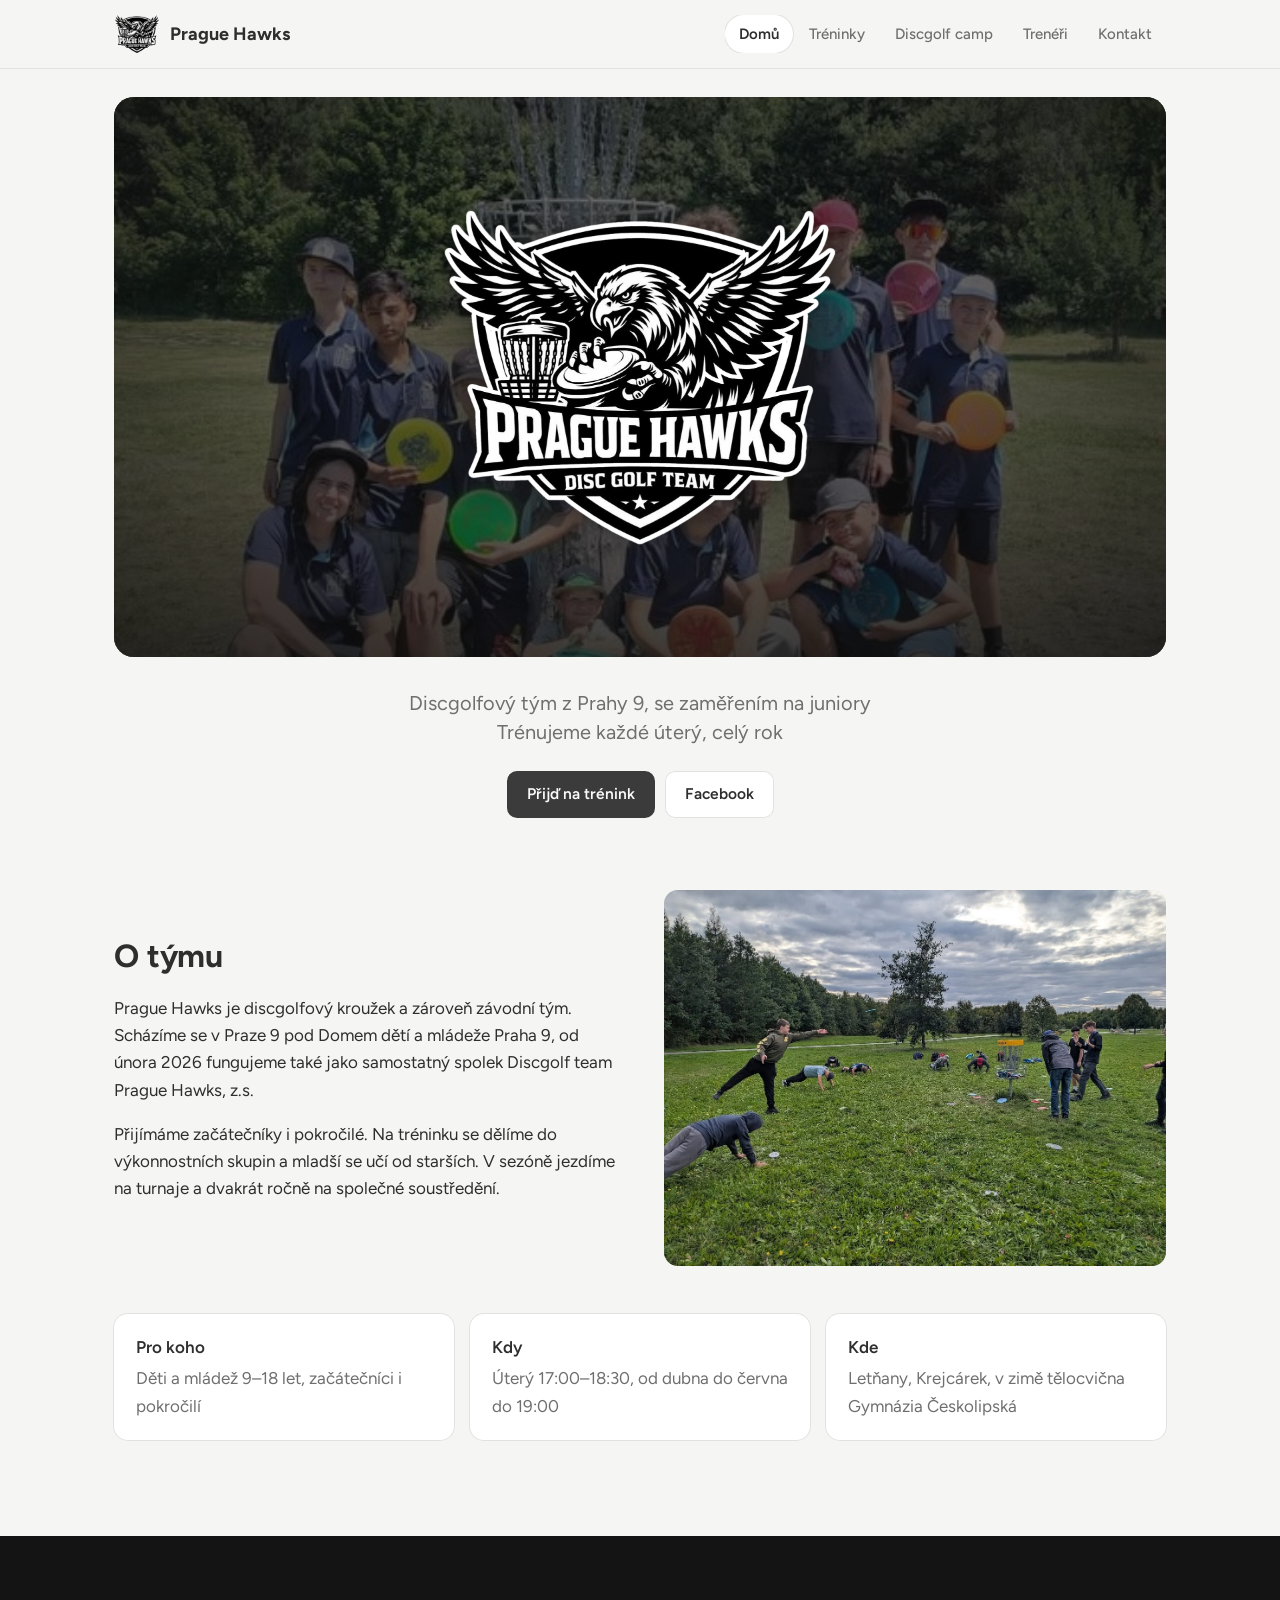
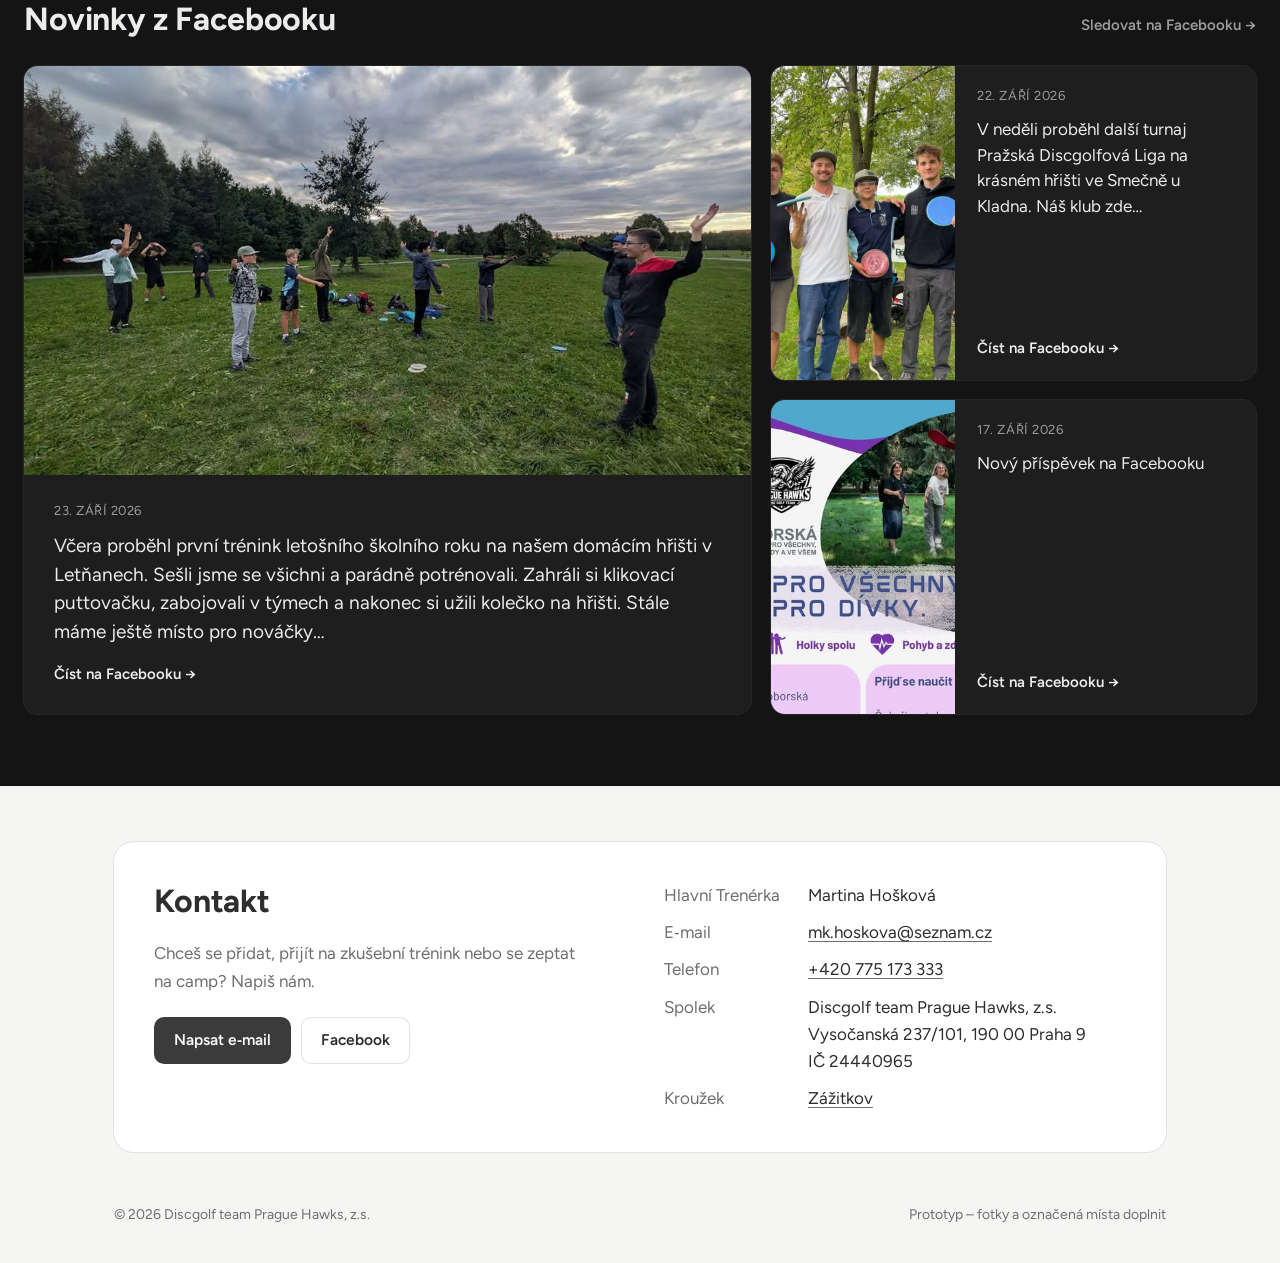
==== commit 28f7b153: "updated pictures" ====
--- a/index.html
+++ b/index.html
@@ -26,7 +26,7 @@
     <!-- Banner background: team-photo.jpg, set on .banner-bg in css/sections.css -->
     <div class="banner">
       <div class="banner-bg" role="img" aria-label="Tým Prague Hawks u koše"> </div>
-      <h1><img class="hero-logo" src="images/logo-transparent-background.jpg" alt="Prague Hawks – Disc Golf Team" width="820" height="699"></h1>
+      <h1><img class="hero-logo" src="images/logo-transparent-background.webp" alt="Prague Hawks – Disc Golf Team" width="1200" height="1029" fetchpriority="high"></h1>
     </div>
     <p class="lead">Discgolfový tým z Prahy 9, se zaměřením na juniory<br> Trénujeme každé úterý, celý rok</p>
     <div class="btns">
--- a/css/tokens.css
+++ b/css/tokens.css
@@ -3,21 +3,18 @@
   --bg:#f5f5f4; --surface:#ffffff; --fg:#2e2e2e; --muted:#6f6f6f; --rule:#e2e2e0;
   --ph:#e8e8e6; --ph-fg:#9a9a98; --btn:#3b3b3b; --btn-fg:#fafafa;
   --radius:14px; --radius-lg:20px;
-  --logo-filter:none; --logo-blend:multiply;
   --header-offset:80px;
 }
 @media (prefers-color-scheme: dark){
   :root:not([data-theme="light"]){
     --bg:#1f1f1f; --surface:#282828; --fg:#e2e2e0; --muted:#a2a2a0; --rule:#383838;
     --ph:#2f2f2f; --ph-fg:#7a7a78; --btn:#dcdcda; --btn-fg:#1f1f1f;
-    --logo-filter:invert(1); --logo-blend:screen;
   }
 }
 :root[data-theme="dark"]{
   --bg:#1f1f1f; --surface:#282828; --fg:#e2e2e0; --muted:#a2a2a0; --rule:#383838;
   --ph:#2f2f2f; --ph-fg:#7a7a78; --btn:#dcdcda; --btn-fg:#1f1f1f;
-  --logo-filter:invert(1); --logo-blend:screen;
 }
-@media (max-width:760px){
+@media (max-width:920px){
   :root{ --header-offset:120px; }
 }
--- a/css/layout.css
+++ b/css/layout.css
@@ -12,7 +12,6 @@
 .brand{ display:flex; align-items:center; gap:10px; text-decoration:none; flex-shrink:0; }
 .brand img{ width:46px; height:auto; }
 .brand-name{ font-weight:700; font-size:18px; white-space:nowrap; }
-.logo-img{ filter:var(--logo-filter); mix-blend-mode:var(--logo-blend); }
 nav.main{ display:flex; gap:2px; overflow-x:auto; scrollbar-width:none; margin-left:auto; }
 nav.main::-webkit-scrollbar{ display:none; }
 nav.main a{
@@ -21,7 +20,7 @@
 }
 nav.main a:hover{ color:var(--fg); background:var(--ph); }
 nav.main a[aria-current="page"]{ color:var(--fg); background:var(--surface); box-shadow:0 0 0 1px var(--rule); font-weight:600; }
-@media (max-width:760px){
+@media (max-width:920px){
   .bar{ flex-direction:column; align-items:stretch; height:auto; gap:0; padding-top:8px; padding-bottom:8px; }
   nav.main{ margin:6px -14px 0; }
 }
--- a/css/components.css
+++ b/css/components.css
@@ -24,6 +24,7 @@
 .ph img{ position:absolute; inset:0; width:100%; height:100%; object-fit:cover; }
 
 .facts{ display:grid; grid-template-columns:repeat(3,1fr); gap:16px; margin:48px 0 0; }
+.facts.flush{ margin-top:0; }
 .facts > div{ background:var(--surface); border-radius:var(--radius); padding:20px 22px; box-shadow:0 0 0 1px var(--rule); }
 .facts dt{ font-weight:600; margin-bottom:4px; }
 .facts dd{ margin:0; color:var(--muted); }
@@ -39,3 +40,5 @@
 tr:last-child th, tr:last-child td{ border-bottom:0; }
 thead th{ font-weight:600; font-size:14.5px; color:var(--muted); }
 tbody th{ font-weight:600; white-space:nowrap; }
+/* Two-column program: text wraps instead of scrolling sideways on phones */
+table.program{ min-width:0; }
